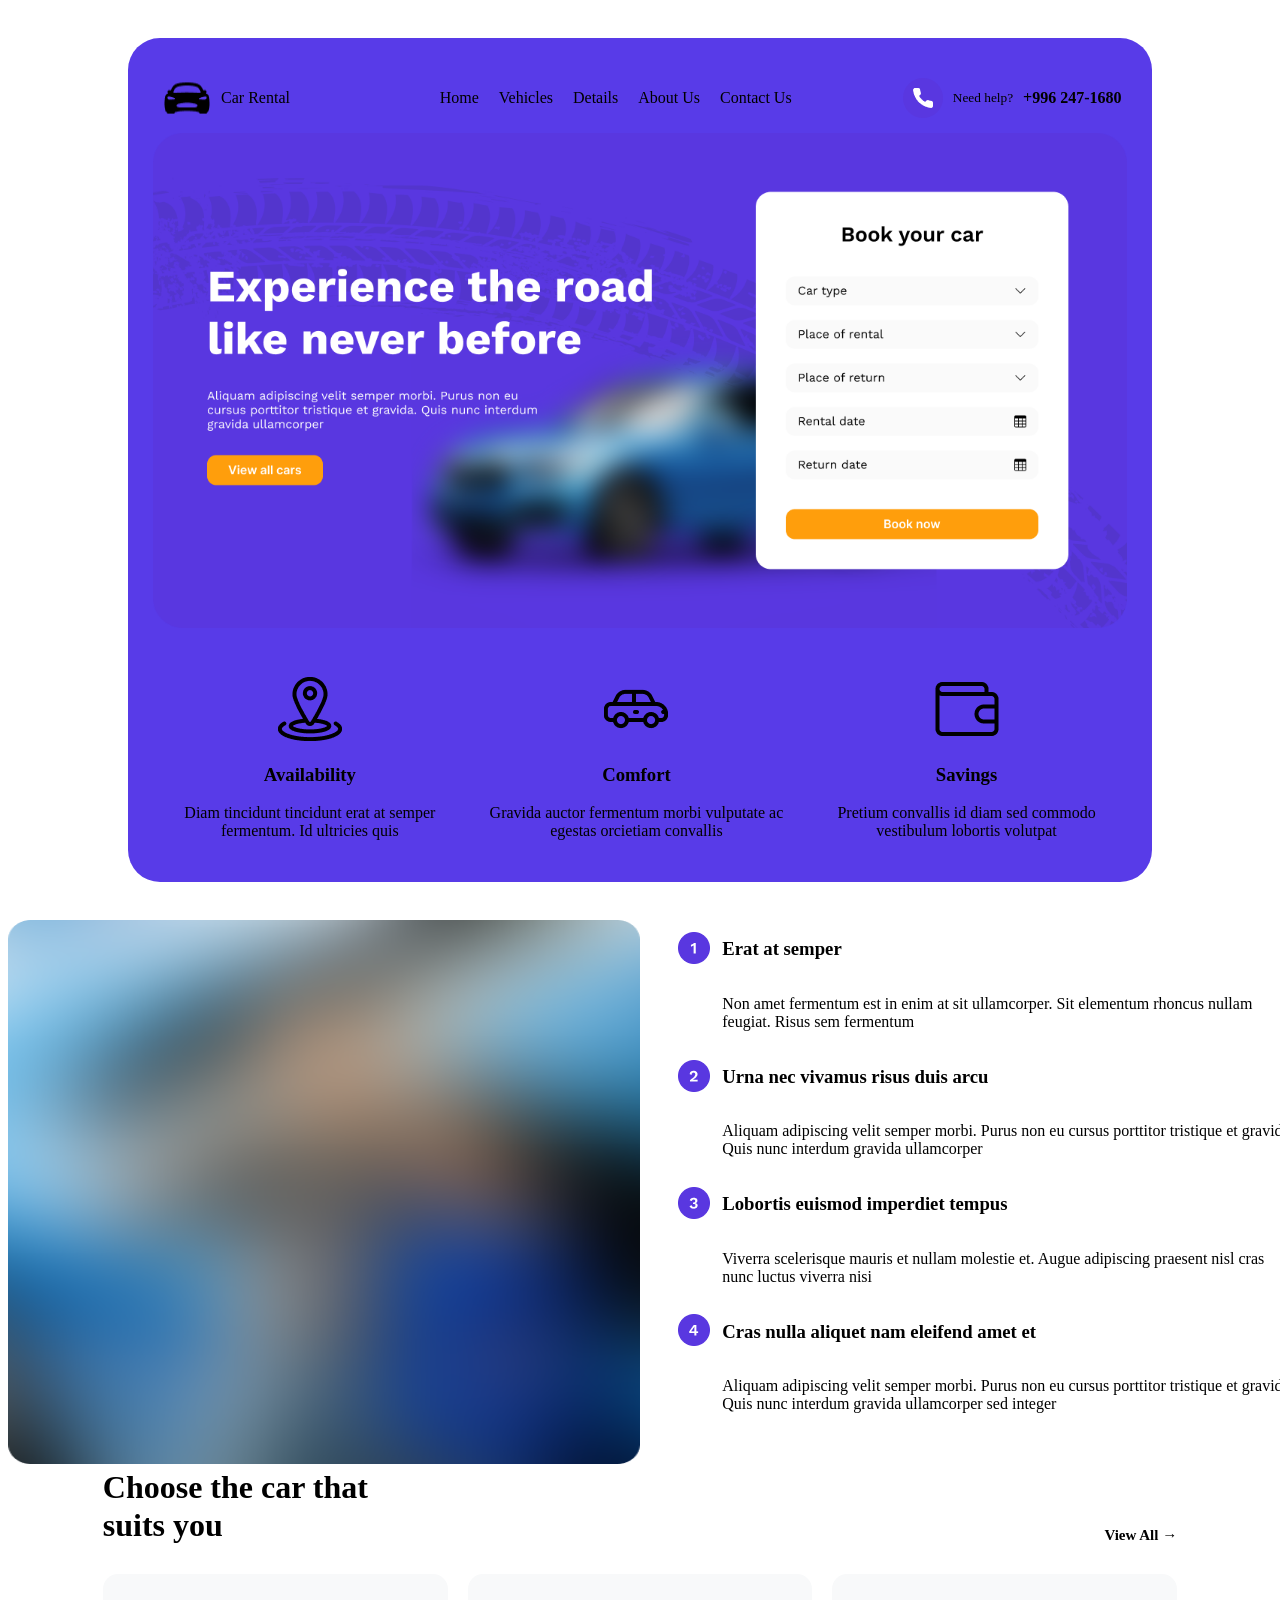
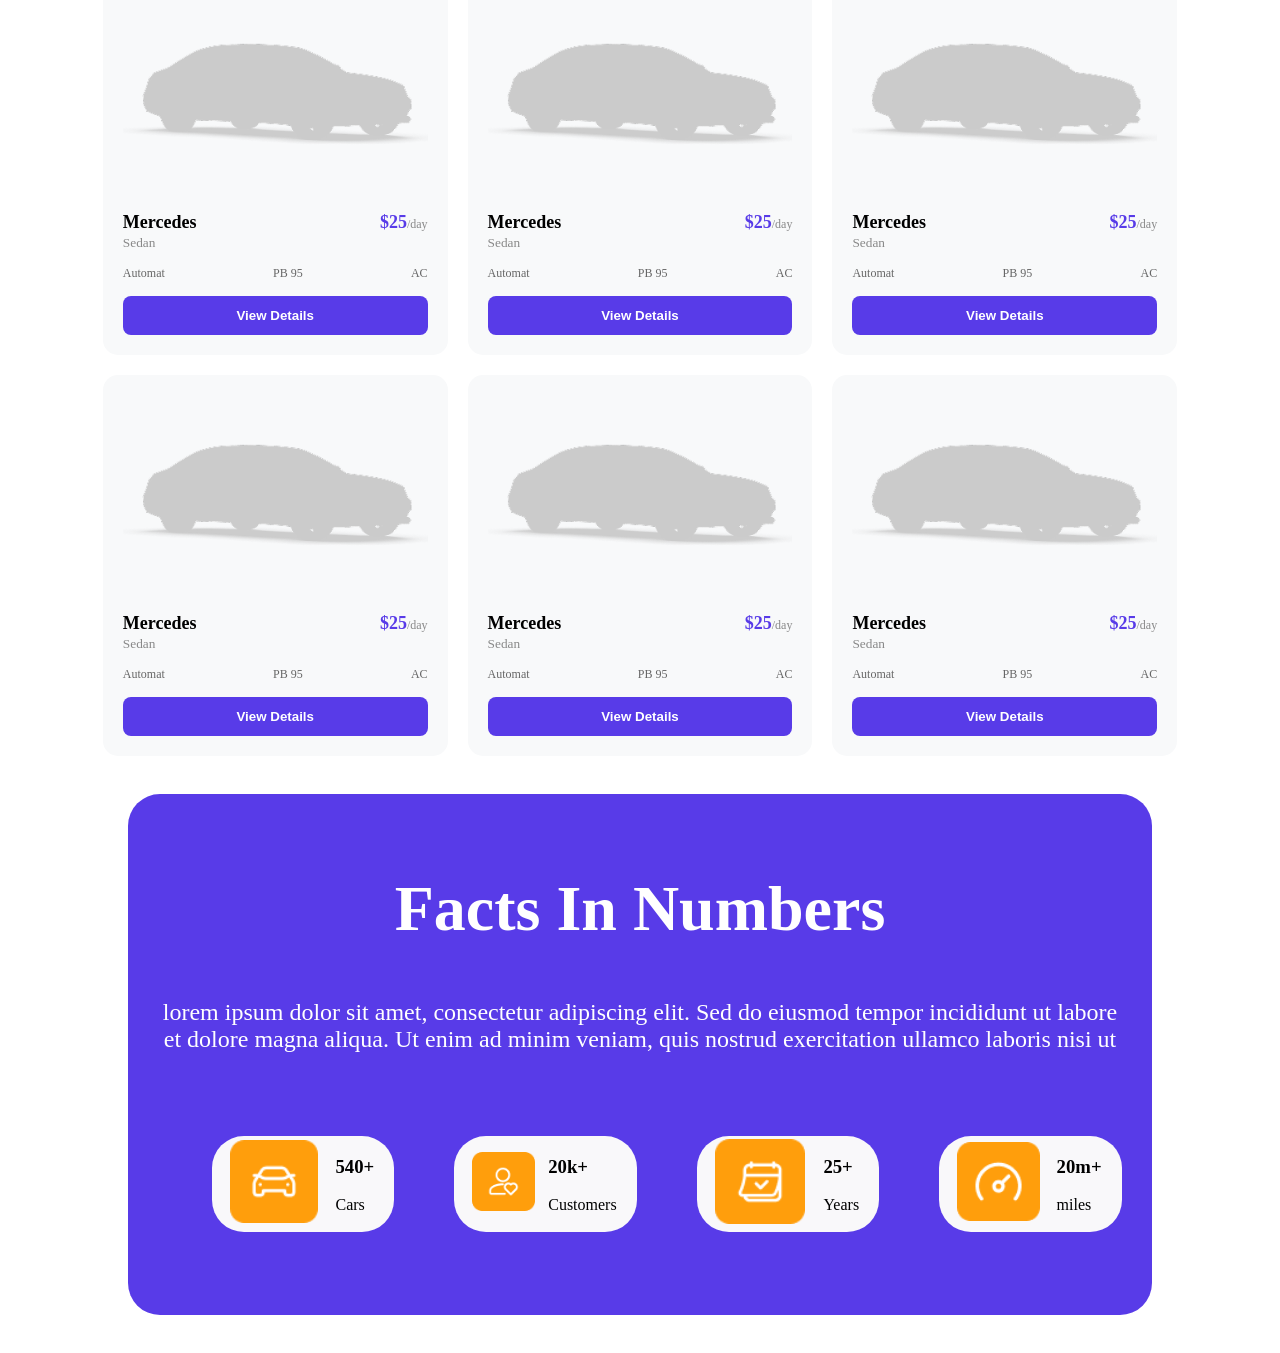
==== session 7 task/home.html @ 7904a41c "Add session 7 task" ====
<!DOCTYPE html>
<html lang="en">

<head>
    <meta charset="UTF-8">
    <meta name="viewport" content="width=device-width, initial-scale=1.0">
    <title>Document</title>
    <link rel="stylesheet" href="style.css">
</head>

<body>
    <section class="container">
        <div class="Header">
            <div class="logo">
                <img src="car icon.png" alt="car">
                <p>Car Rental</p>
            </div>

            <div class="menu">
                <p>Home</p>
                <p>Vehicles</p>
                <p>Details</p>
                <p>About Us</p>
                <p>Contact Us</p>
            </div>

            <div class="help-contact">
                <img src="phone-icon.png" alt="">
                <small>Need help?</small>
                <strong>+996 247-1680</strong>
            </div>
        </div>
        <div>
            <img class="hero-img" src="Hero.png" alt="">
        </div>
        <div class="features">
            <div>
                <img src="location.png" alt="">
                <h3>Availability</h3>
                <p>Diam tincidunt tincidunt erat at semper fermentum. Id ultricies quis</p>
            </div>

            <div>
                <img src="car.png" alt="">
                <h3>Comfort</h3>
                <p>Gravida auctor fermentum morbi vulputate ac egestas orcietiam convallis</p>
            </div>

            <div>
                <img src="wallet.png" alt="">
                <h3>Savings</h3>
                <p>Pretium convallis id diam sed commodo vestibulum lobortis volutpat</p>
            </div>
        </div>
    </section>
    <section class="section-container">
        <div class="left">
            <img class="img-left" src="Img.png" alt="">
        </div>
        <div class="right">

            <div class="item">
                <img class="icon-numbers" src="1.png" alt="1">
                <div class="text">
                    <h3>Erat at semper</h3>
                    <p>Non amet fermentum est in enim at sit ullamcorper. Sit elementum rhoncus nullam feugiat.
                        Risus sem fermentum</p>
                </div>
            </div>

            <div class="item">
                <img class="icon-numbers" src="2.png" alt="2">
                <div class="text">
                    <h3>Urna nec vivamus risus duis arcu</h3>
                    <p>Aliquam adipiscing velit semper morbi. Purus non eu cursus porttitor tristique et gravida.
                        Quis nunc interdum gravida ullamcorper</p>
                </div>
            </div>

            <div class="item">
                <img class="icon-numbers" src="3.png" alt="3">
                <div class="text">
                    <h3>Lobortis euismod imperdiet tempus</h3>
                    <p>Viverra scelerisque mauris et nullam molestie et. Augue adipiscing praesent nisl cras nunc
                        luctus viverra nisi</p>
                </div>
            </div>

            <div class="item">
                <img class="icon-numbers" src="4.png" alt="4">
                <div class="text">
                    <h3>Cras nulla aliquet nam eleifend amet et</h3>
                    <p>Aliquam adipiscing velit semper morbi. Purus non eu cursus porttitor tristique et gravida.
                        Quis nunc interdum gravida ullamcorper sed integer</p>
                </div>
            </div>

        </div>
    </section>
    <div class="section-header">
    <h2>Choose the car that<br>suits you</h2>
    <a href="#" class="view-all">View All &rarr;</a>
</div>
<div class="cars-container">
    
    <div class="car-card">
        <img src="mersedes.png" class="car-img" alt="Mercedes">
        
        <div class="car-info">
            <div>
                <h3>Mercedes</h3>
                <small>Sedan</small>
            </div>
            <div class="price">$25<span>/day</span></div>
        </div>

        <div class="specs">
            <span>Automat</span>
            <span>PB 95</span>
            <span>AC</span>
        </div>

        <button class="btn">View Details</button>
    </div>
    <div class="car-card">
        <img src="mersedes.png" class="car-img" alt="Mercedes">
        
        <div class="car-info">
            <div>
                <h3>Mercedes</h3>
                <small>Sedan</small>
            </div>
            <div class="price">$25<span>/day</span></div>
        </div>

        <div class="specs">
            <span>Automat</span>
            <span>PB 95</span>
            <span>AC</span>
        </div>

        <button class="btn">View Details</button>
    </div>
    <div class="car-card">
        <img src="mersedes.png" class="car-img" alt="Mercedes">
        
        <div class="car-info">
            <div>
                <h3>Mercedes</h3>
                <small>Sedan</small>
            </div>
            <div class="price">$25<span>/day</span></div>
        </div>

        <div class="specs">
            <span>Automat</span>
            <span>PB 95</span>
            <span>AC</span>
        </div>

        <button class="btn">View Details</button>
    </div>
    <div class="car-card">
        <img src="mersedes.png" class="car-img" alt="Mercedes">
        
        <div class="car-info">
            <div>
                <h3>Mercedes</h3>
                <small>Sedan</small>
            </div>
            <div class="price">$25<span>/day</span></div>
        </div>

        <div class="specs">
            <span>Automat</span>
            <span>PB 95</span>
            <span>AC</span>
        </div>

        <button class="btn">View Details</button>
    </div>
    <div class="car-card">
        <img src="mersedes.png" class="car-img" alt="Mercedes">
        
        <div class="car-info">
            <div>
                <h3>Mercedes</h3>
                <small>Sedan</small>
            </div>
            <div class="price">$25<span>/day</span></div>
        </div>

        <div class="specs">
            <span>Automat</span>
            <span>PB 95</span>
            <span>AC</span>
        </div>

        <button class="btn">View Details</button>
    </div>
    <div class="car-card">
        <img src="mersedes.png" class="car-img" alt="Mercedes">
        
        <div class="car-info">
            <div>
                <h3>Mercedes</h3>
                <small>Sedan</small>
            </div>
            <div class="price">$25<span>/day</span></div>
        </div>

        <div class="specs">
            <span>Automat</span>
            <span>PB 95</span>
            <span>AC</span>
        </div>

        <button class="btn">View Details</button>
    </div>
    

</div>
  <section class="container">
        <div>
            <div>
                <h2 class="text-center head">Facts In Numbers</h2>
            </div>
            <div>
                <p class="text-center title">
                    lorem ipsum dolor sit amet, consectetur adipiscing elit. Sed do eiusmod tempor incididunt ut labore
                    et dolore magna aliqua. Ut enim ad minim veniam, quis nostrud exercitation ullamco laboris nisi ut
                </p>
            </div>
            <div class="cardContainer">
                <div class="row">
                    <div class="card">
                        <div class="content">
                            <div><img src="small-car.png" alt="" class="icons"></div>
                            <div class="text-group">
                                <h3>540+</h3>
                                <p>Cars</p>
                            </div>
                        </div>
                    </div>
                    <div class="card">
                        <div class="content">
                            <div><img src="customer.png" alt="" class="icons"></div>
                            <div class="text-group">
                                <h3>20k+</h3>
                                <p>Customers</p>
                            </div>
                        </div>
                    </div>
                    <div class="card">
                        <div class="content">
                            <div><img src="calender.png" alt="" class="icons"></div>

                            <div class="text-group">
                                <h3>25+</h3>
                                <p>Years</p>
                            </div>
                        </div>
                    </div>
                    <div class="card">
                        <div class="content">
                            <div><img src="speed.png" alt="" class="icons"></div>

                            <div class="text-group">
                                <h3>20m+</h3>
                                <p>miles</p>
                            </div>
                        </div>
                    </div>

                </div>
            </div>
    </section>


</body>

</html>
---- session 7 task/style.css ----
.container {
    width: 90%;
    margin-left: auto;
    margin-right: auto;
}

.Header {
    width: 100%;
    align-items: center;
    display: flex;
    justify-content: space-between;

}


.logo {
    display: flex;
    width: 16%;
    margin: 1%;
    gap: 10px;
}

.menu {
    width: 40%;
    display: flex;
    justify-content: center;
    gap: 20px;
}
.help-contact {
    width: 23%;
    display: flex;
    align-items: center;
    gap: 10px;

}
.hero-img {
    width: 100%;
    display: block;
}
.features {
    display: flex ;
    text-align: center;
    margin-top: 5%;

}
.section-container {
    display: flex;
}
.left {
    width: 50%;
}
.left .img-left {
    width: 100%;
    height: 34rem;
}
.right {
    width: 50%;
}
.item {
    width: 100%; 
    margin-left: 25px; 
    display: flex;
}
.item .icon-numbers {
    width: 32px;
    height: 32px;
    margin: 2%;
}
.item .text {
    display: flex;
    flex-direction: column;
}
.section-header {
    display: flex;
    justify-content: space-between; 
    align-items: flex-end;          
    margin-bottom: 30px;           
    width: 85%;                    
    margin-left: auto;
    margin-right: auto;
}

.section-header h2 {
    font-size: 32px;
    font-weight: bold;
    margin: 0;
    line-height: 1.2;
    color: #000;
}

.view-all {
    color: #000;
    text-decoration: none;
    font-weight: 600;
    font-size: 15px;
}

.view-all:hover {
    text-decoration: underline; 
}

.cars-container {
    display: grid;
    grid-template-columns: repeat(3, 1fr); 
    gap: 20px;
    width: 85%; 
    margin: 2% auto; 
    box-sizing: border-box;
}

.car-card {
    background-color: #f8f9fa;
    border-radius: 15px;
    padding: 20px;
    width: 100%; 
    box-sizing: border-box;
}
.car-img {
    width: 100%;
    height: auto;
    margin-bottom: 15px;
}

.car-info {
    display: flex;
    justify-content: space-between;
    align-items: flex-start;
    margin-bottom: 15px;
}

.car-info h3 {
    margin: 0;
    font-size: 18px;
}

.car-info small {
    color: #888;
}

.price {
    color: #583be8;
    font-weight: bold;
    font-size: 18px;
}

.price span {
    font-size: 12px;
    color: #888;
    font-weight: normal;
}

.specs {
    display: flex;
    justify-content: space-between;
    font-size: 12px;
    color: #666;
    margin-bottom: 15px;
}

.btn {
    width: 100%;
    background-color: #583be8;
    color: white;
    border: none;
    padding: 12px;
    border-radius: 8px;
    font-weight: bold;
    cursor: pointer;
}

.card {
    width: 12.5%;
    display: inline-block;
    margin: 6%;
    height: 6rem;
    vertical-align: middle;
}

.card .content {
    width: 150%;
    background-color: rgb(249, 248, 250);
    border-radius: 2rem;
    height: 100%;
    display: flex;
    align-items: center;
    justify-content: center;

}

.text-center {
    text-align: center;
}

.head {
    font-size: 4rem;
    color: rgb(255, 255, 255);
}

.title {
    font-size: 1.5rem;
    color: rgb(255, 255, 255);
}

.container .img {
    color: white;
    text-align: center;
    padding: 60px 20px;
}

.container {

    width: 77%;
    margin: 3% auto;
    padding: 2%;
    background-color: #583be8;
    border-radius: 2rem;
}

.cardContainer {
    width: 100%;
    overflow: hidden;
}

.icons {
    width: 85%;
    overflow: hidden;
    padding: 18px;
}

.text-group {
    margin: 20px;
    padding: 0%;
}
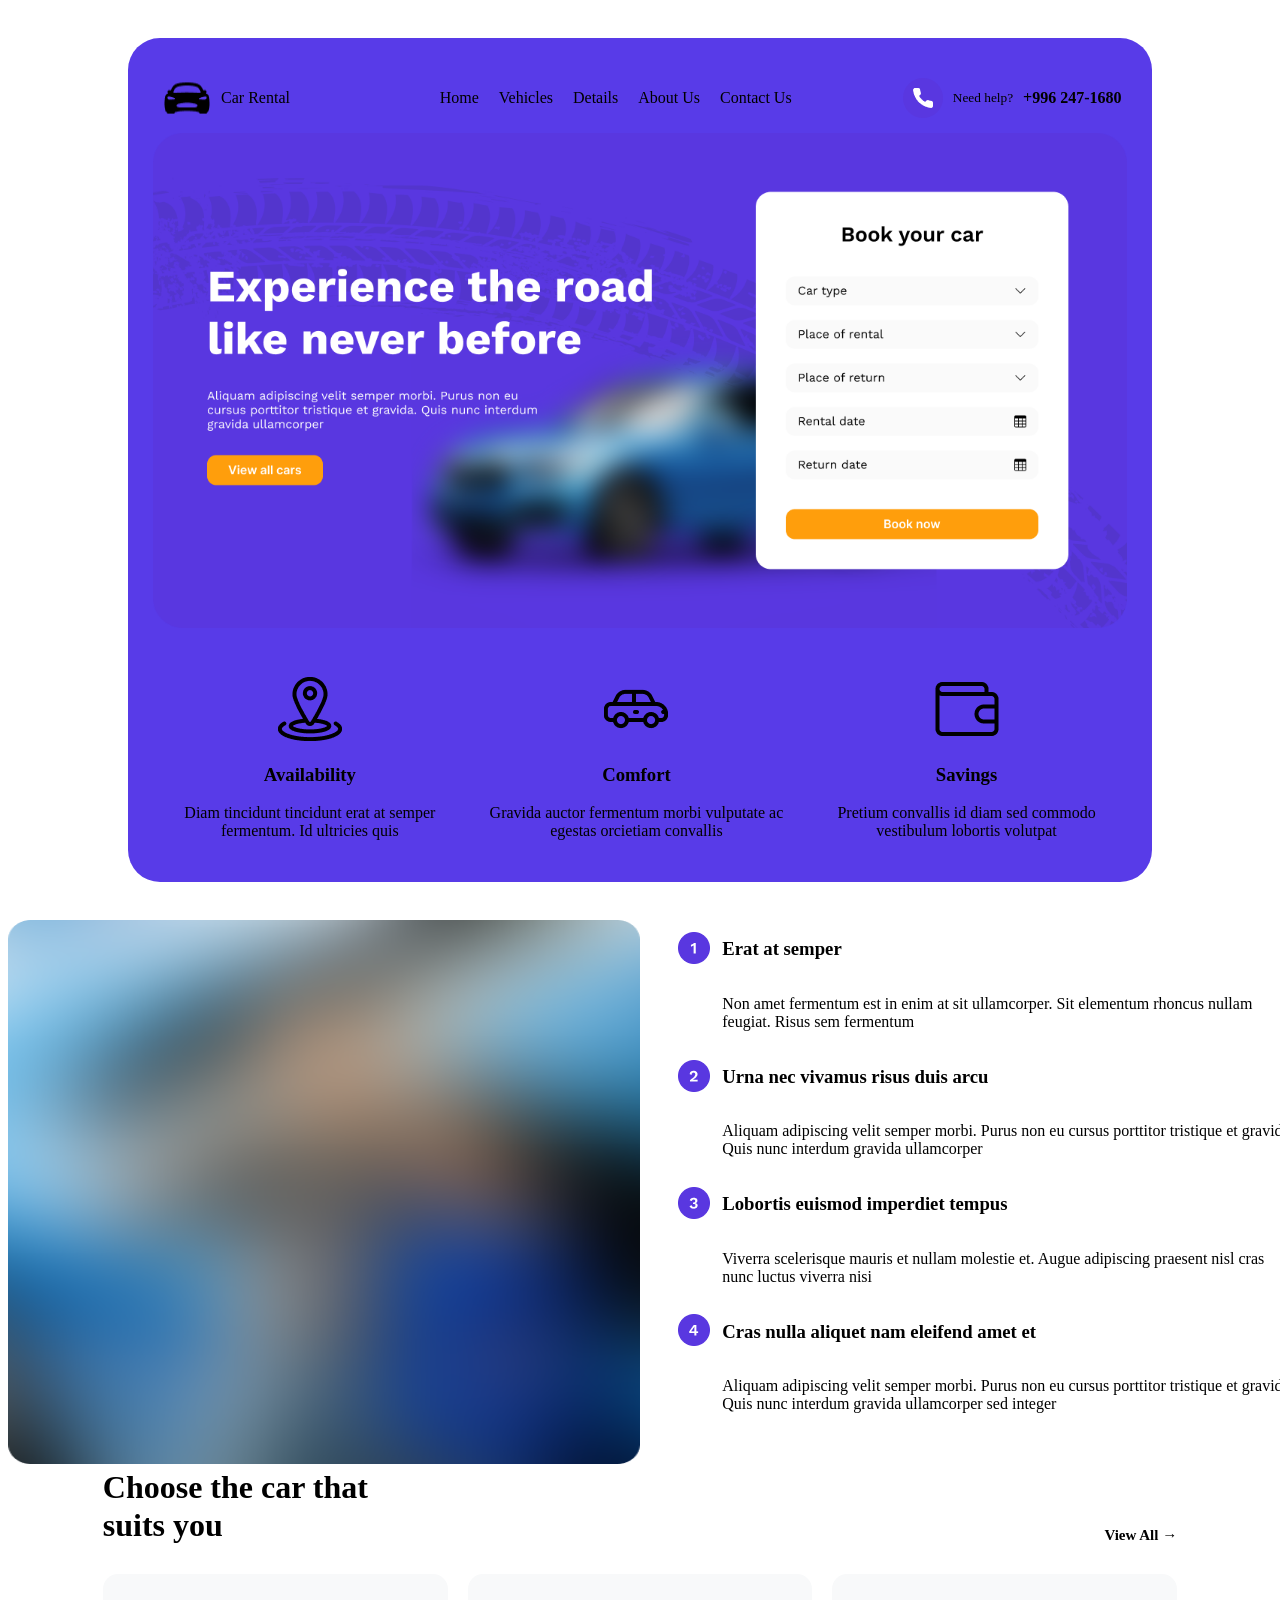
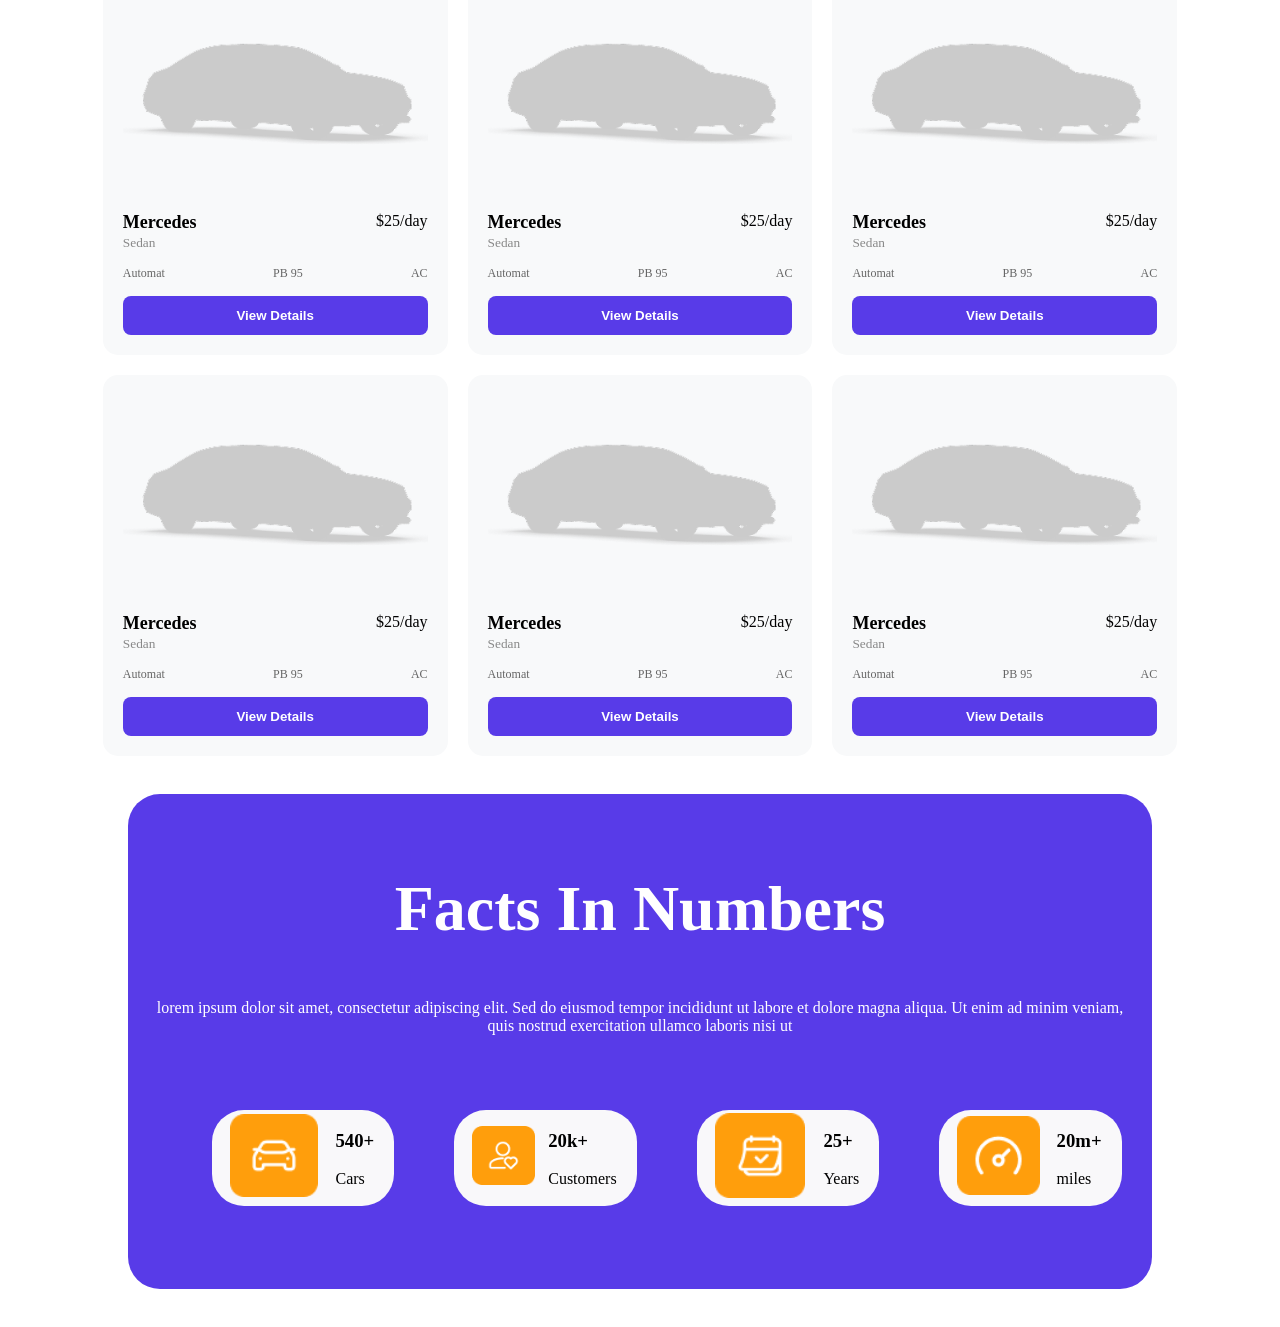
==== commit 31b5ecbe: "Final updates" ====
--- a/session 7 task/home.html
+++ b/session 7 task/home.html
@@ -149,64 +149,64 @@
                 <h3>Mercedes</h3>
                 <small>Sedan</small>
             </div>
-            <div class="price">$25<span>/day</span></div>
-        </div>
-
-        <div class="specs">
-            <span>Automat</span>
-            <span>PB 95</span>
-            <span>AC</span>
-        </div>
-
-        <button class="btn">View Details</button>
-    </div>
-    <div class="car-card">
-        <img src="mersedes.png" class="car-img" alt="Mercedes">
-        
-        <div class="car-info">
-            <div>
-                <h3>Mercedes</h3>
-                <small>Sedan</small>
-            </div>
-            <div class="price">$25<span>/day</span></div>
-        </div>
-
-        <div class="specs">
-            <span>Automat</span>
-            <span>PB 95</span>
-            <span>AC</span>
-        </div>
-
-        <button class="btn">View Details</button>
-    </div>
-    <div class="car-card">
-        <img src="mersedes.png" class="car-img" alt="Mercedes">
-        
-        <div class="car-info">
-            <div>
-                <h3>Mercedes</h3>
-                <small>Sedan</small>
-            </div>
-            <div class="price">$25<span>/day</span></div>
-        </div>
-
-        <div class="specs">
-            <span>Automat</span>
-            <span>PB 95</span>
-            <span>AC</span>
-        </div>
-
-        <button class="btn">View Details</button>
-    </div>
-    <div class="car-card">
-        <img src="mersedes.png" class="car-img" alt="Mercedes">
-        
-        <div class="car-info">
-            <div>
-                <h3>Mercedes</h3>
-                <small>Sedan</small>
-            </div>
-            <div class="price">$25<span>/day</span></div>
+            <div>$25<span>/day</span></div>
+        </div>
+
+        <div class="specs">
+            <span>Automat</span>
+            <span>PB 95</span>
+            <span>AC</span>
+        </div>
+
+        <button class="btn">View Details</button>
+    </div>
+    <div class="car-card">
+        <img src="mersedes.png" class="car-img" alt="Mercedes">
+        
+        <div class="car-info">
+            <div>
+                <h3>Mercedes</h3>
+                <small>Sedan</small>
+            </div>
+            <div>$25<span>/day</span></div>
+        </div>
+
+        <div class="specs">
+            <span>Automat</span>
+            <span>PB 95</span>
+            <span>AC</span>
+        </div>
+
+        <button class="btn">View Details</button>
+    </div>
+    <div class="car-card">
+        <img src="mersedes.png" class="car-img" alt="Mercedes">
+        
+        <div class="car-info">
+            <div>
+                <h3>Mercedes</h3>
+                <small>Sedan</small>
+            </div>
+            <div>$25<span>/day</span></div>
+        </div>
+
+        <div class="specs">
+            <span>Automat</span>
+            <span>PB 95</span>
+            <span>AC</span>
+        </div>
+
+        <button class="btn">View Details</button>
+    </div>
+    <div class="car-card">
+        <img src="mersedes.png" class="car-img" alt="Mercedes">
+        
+        <div class="car-info">
+            <div>
+                <h3>Mercedes</h3>
+                <small>Sedan</small>
+            </div>
+            <div>$25<span>/day</span></div>
         </div>
 
         <div class="specs">
--- a/session 7 task/style.css
+++ b/session 7 task/style.css
@@ -137,17 +137,6 @@
     color: #888;
 }
 
-.price {
-    color: #583be8;
-    font-weight: bold;
-    font-size: 18px;
-}
-
-.price span {
-    font-size: 12px;
-    color: #888;
-    font-weight: normal;
-}
 
 .specs {
     display: flex;
@@ -197,7 +186,6 @@
 }
 
 .title {
-    font-size: 1.5rem;
     color: rgb(255, 255, 255);
 }
 
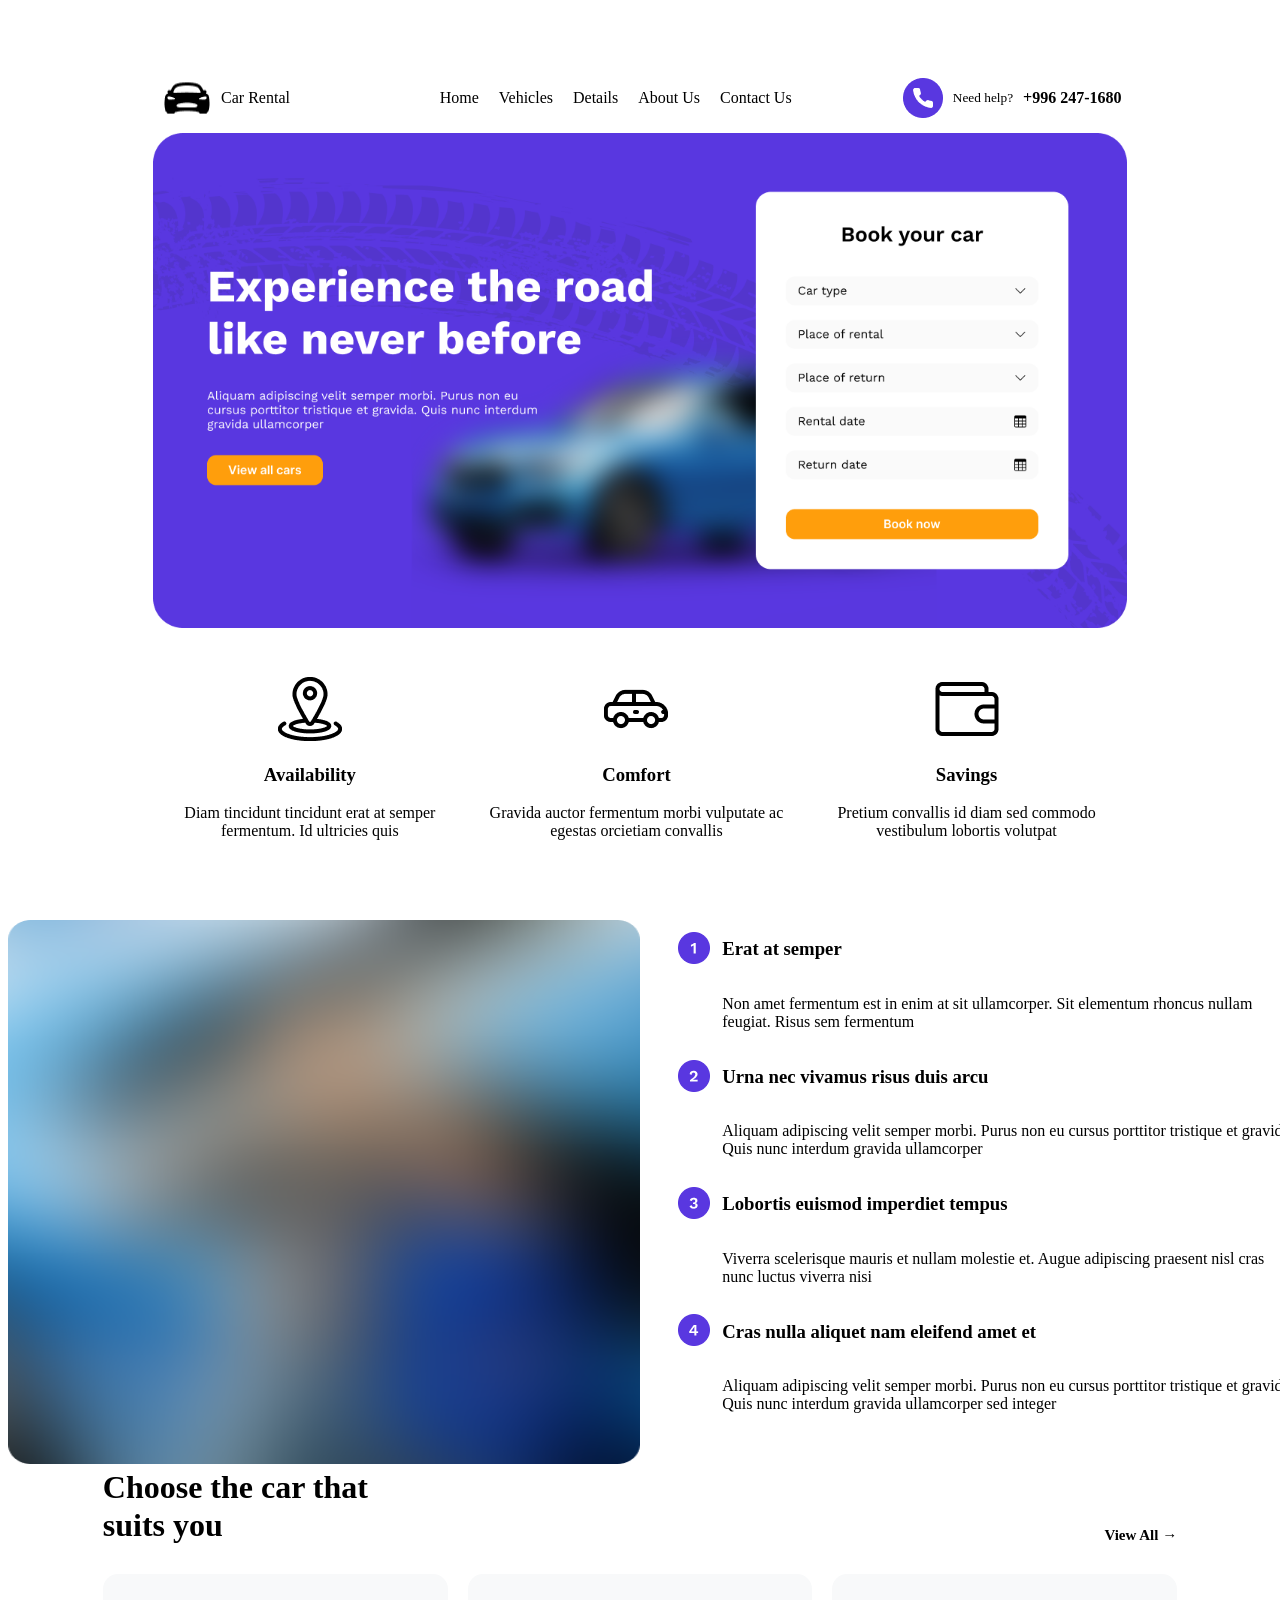
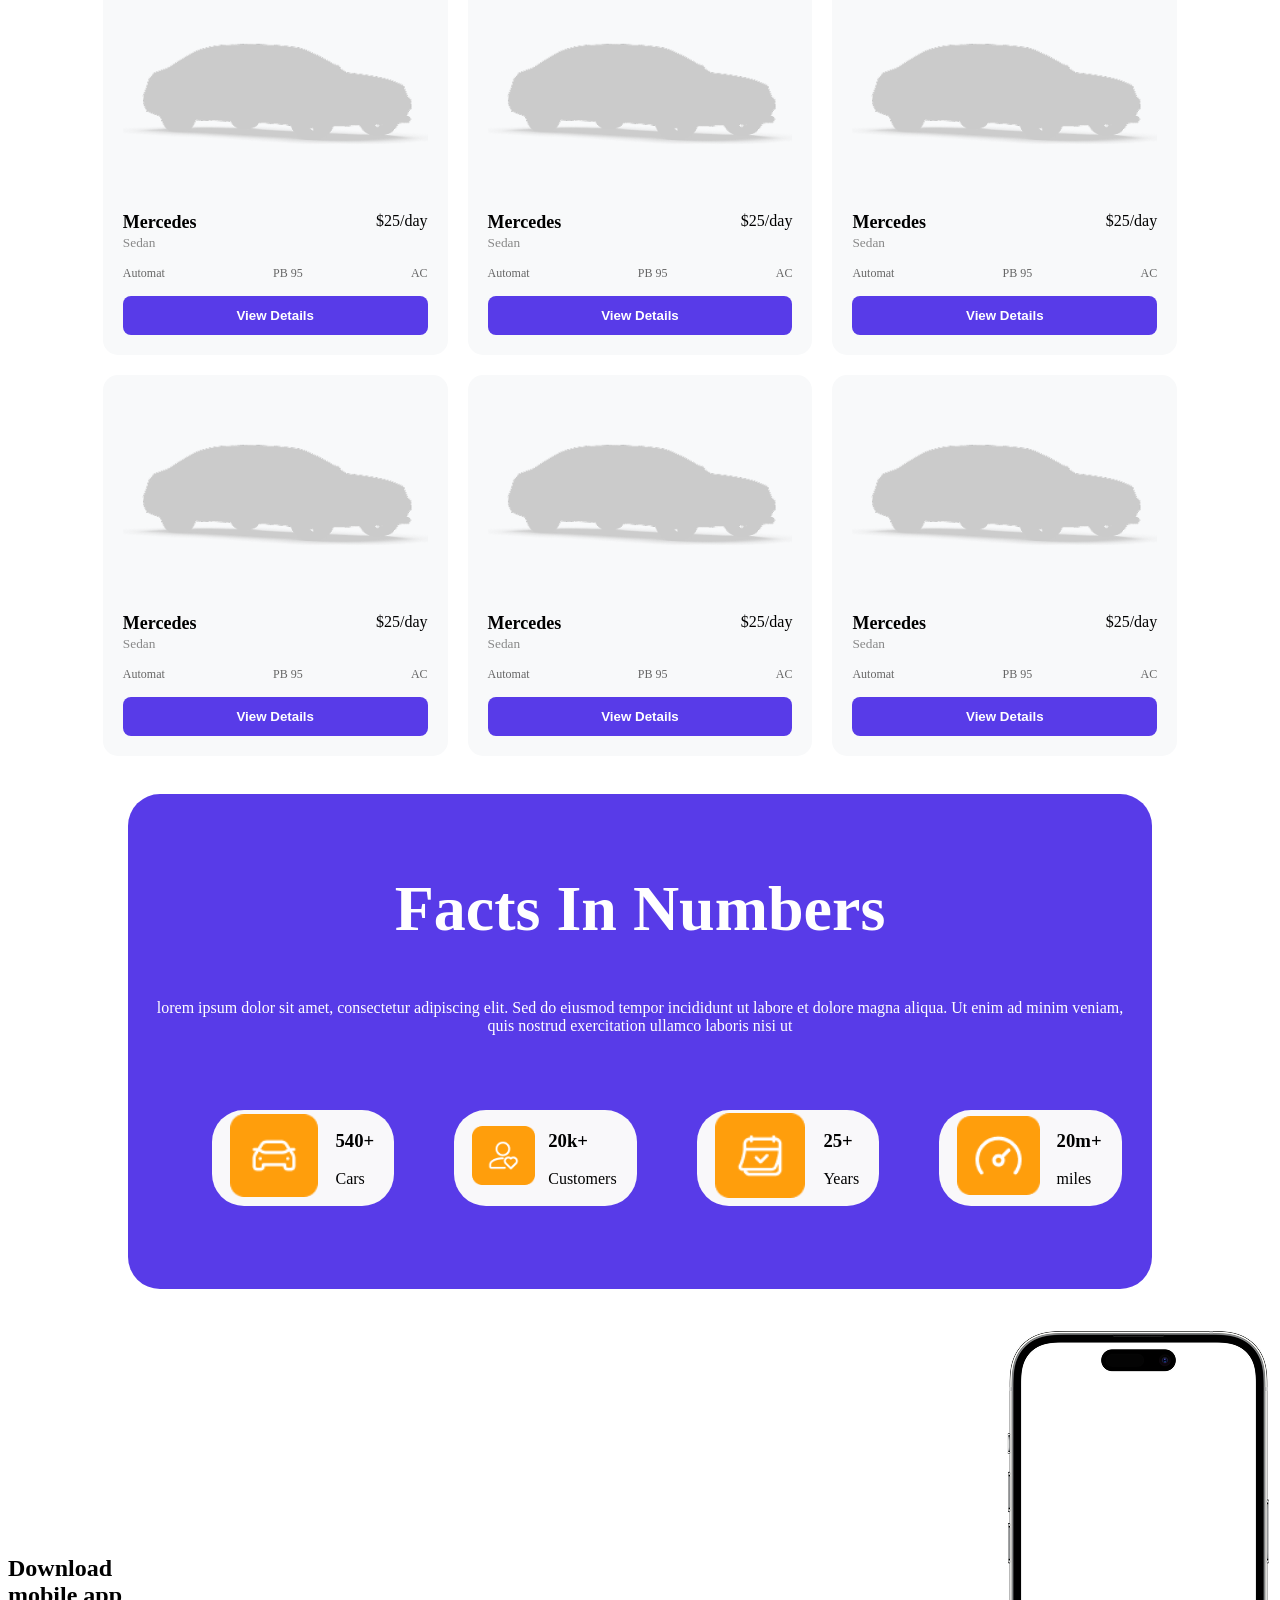
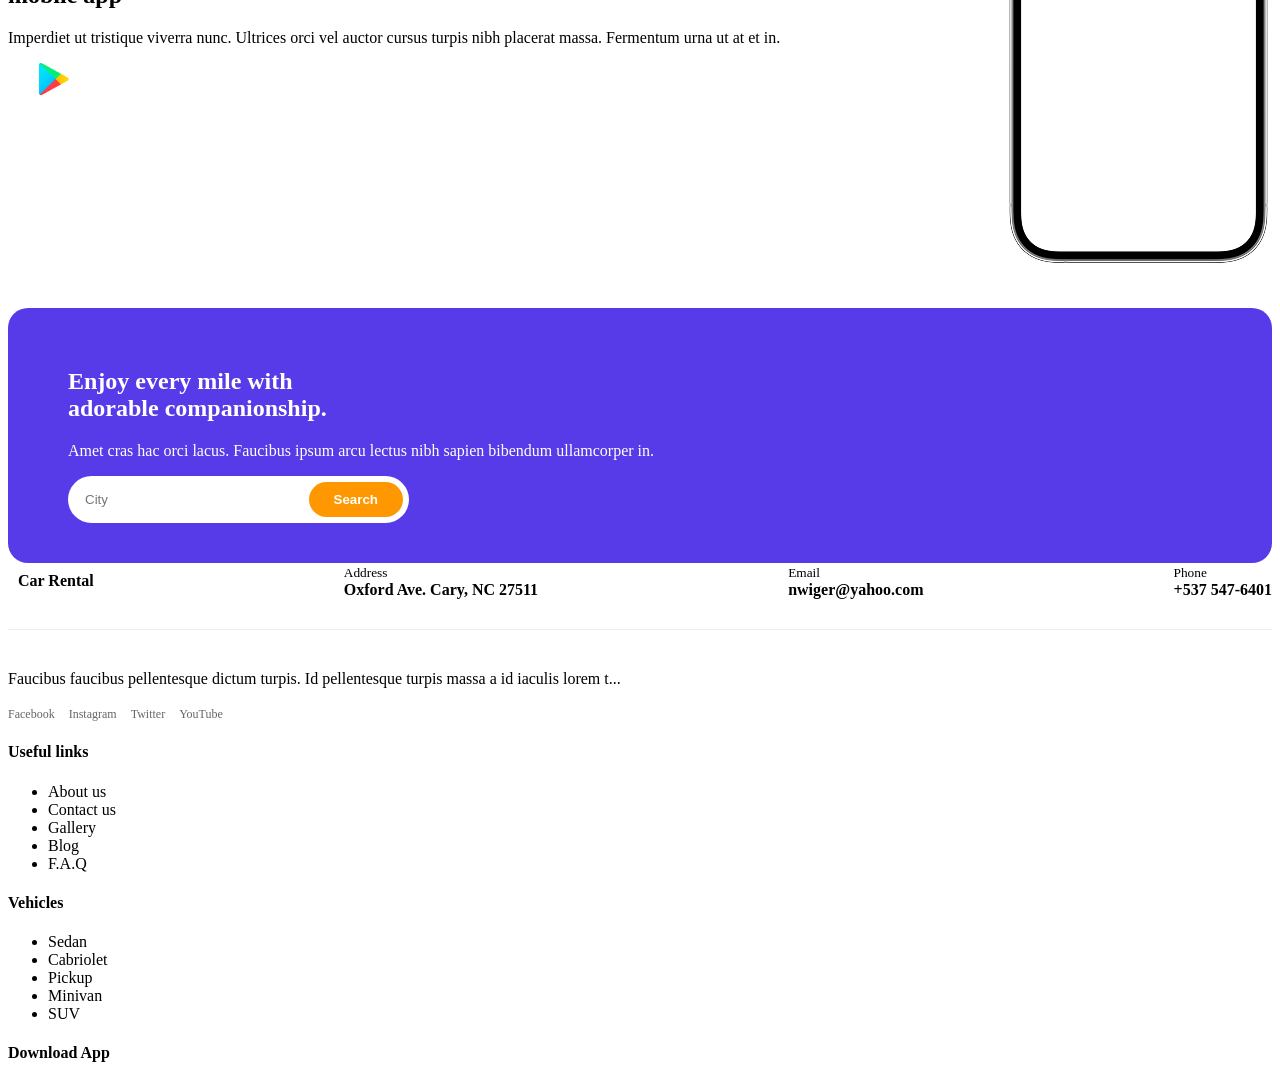
==== commit e822edc5: "Final updates" ====
--- a/session 7 task/home.html
+++ b/session 7 task/home.html
@@ -98,129 +98,129 @@
         </div>
     </section>
     <div class="section-header">
-    <h2>Choose the car that<br>suits you</h2>
-    <a href="#" class="view-all">View All &rarr;</a>
-</div>
-<div class="cars-container">
-    
-    <div class="car-card">
-        <img src="mersedes.png" class="car-img" alt="Mercedes">
-        
-        <div class="car-info">
-            <div>
-                <h3>Mercedes</h3>
-                <small>Sedan</small>
-            </div>
-            <div class="price">$25<span>/day</span></div>
-        </div>
-
-        <div class="specs">
-            <span>Automat</span>
-            <span>PB 95</span>
-            <span>AC</span>
-        </div>
-
-        <button class="btn">View Details</button>
+        <h2>Choose the car that<br>suits you</h2>
+        <a href="#" class="view-all">View All &rarr;</a>
     </div>
-    <div class="car-card">
-        <img src="mersedes.png" class="car-img" alt="Mercedes">
-        
-        <div class="car-info">
-            <div>
-                <h3>Mercedes</h3>
-                <small>Sedan</small>
-            </div>
-            <div class="price">$25<span>/day</span></div>
-        </div>
-
-        <div class="specs">
-            <span>Automat</span>
-            <span>PB 95</span>
-            <span>AC</span>
-        </div>
-
-        <button class="btn">View Details</button>
+    <div class="cars-container">
+
+        <div class="car-card">
+            <img src="mersedes.png" class="car-img" alt="Mercedes">
+
+            <div class="car-info">
+                <div>
+                    <h3>Mercedes</h3>
+                    <small>Sedan</small>
+                </div>
+                <div class="price">$25<span>/day</span></div>
+            </div>
+
+            <div class="specs">
+                <span>Automat</span>
+                <span>PB 95</span>
+                <span>AC</span>
+            </div>
+
+            <button class="btn">View Details</button>
+        </div>
+        <div class="car-card">
+            <img src="mersedes.png" class="car-img" alt="Mercedes">
+
+            <div class="car-info">
+                <div>
+                    <h3>Mercedes</h3>
+                    <small>Sedan</small>
+                </div>
+                <div class="price">$25<span>/day</span></div>
+            </div>
+
+            <div class="specs">
+                <span>Automat</span>
+                <span>PB 95</span>
+                <span>AC</span>
+            </div>
+
+            <button class="btn">View Details</button>
+        </div>
+        <div class="car-card">
+            <img src="mersedes.png" class="car-img" alt="Mercedes">
+
+            <div class="car-info">
+                <div>
+                    <h3>Mercedes</h3>
+                    <small>Sedan</small>
+                </div>
+                <div>$25<span>/day</span></div>
+            </div>
+
+            <div class="specs">
+                <span>Automat</span>
+                <span>PB 95</span>
+                <span>AC</span>
+            </div>
+
+            <button class="btn">View Details</button>
+        </div>
+        <div class="car-card">
+            <img src="mersedes.png" class="car-img" alt="Mercedes">
+
+            <div class="car-info">
+                <div>
+                    <h3>Mercedes</h3>
+                    <small>Sedan</small>
+                </div>
+                <div>$25<span>/day</span></div>
+            </div>
+
+            <div class="specs">
+                <span>Automat</span>
+                <span>PB 95</span>
+                <span>AC</span>
+            </div>
+
+            <button class="btn">View Details</button>
+        </div>
+        <div class="car-card">
+            <img src="mersedes.png" class="car-img" alt="Mercedes">
+
+            <div class="car-info">
+                <div>
+                    <h3>Mercedes</h3>
+                    <small>Sedan</small>
+                </div>
+                <div>$25<span>/day</span></div>
+            </div>
+
+            <div class="specs">
+                <span>Automat</span>
+                <span>PB 95</span>
+                <span>AC</span>
+            </div>
+
+            <button class="btn">View Details</button>
+        </div>
+        <div class="car-card">
+            <img src="mersedes.png" class="car-img" alt="Mercedes">
+
+            <div class="car-info">
+                <div>
+                    <h3>Mercedes</h3>
+                    <small>Sedan</small>
+                </div>
+                <div>$25<span>/day</span></div>
+            </div>
+
+            <div class="specs">
+                <span>Automat</span>
+                <span>PB 95</span>
+                <span>AC</span>
+            </div>
+
+            <button class="btn">View Details</button>
+        </div>
+
+
     </div>
-    <div class="car-card">
-        <img src="mersedes.png" class="car-img" alt="Mercedes">
-        
-        <div class="car-info">
-            <div>
-                <h3>Mercedes</h3>
-                <small>Sedan</small>
-            </div>
-            <div>$25<span>/day</span></div>
-        </div>
-
-        <div class="specs">
-            <span>Automat</span>
-            <span>PB 95</span>
-            <span>AC</span>
-        </div>
-
-        <button class="btn">View Details</button>
-    </div>
-    <div class="car-card">
-        <img src="mersedes.png" class="car-img" alt="Mercedes">
-        
-        <div class="car-info">
-            <div>
-                <h3>Mercedes</h3>
-                <small>Sedan</small>
-            </div>
-            <div>$25<span>/day</span></div>
-        </div>
-
-        <div class="specs">
-            <span>Automat</span>
-            <span>PB 95</span>
-            <span>AC</span>
-        </div>
-
-        <button class="btn">View Details</button>
-    </div>
-    <div class="car-card">
-        <img src="mersedes.png" class="car-img" alt="Mercedes">
-        
-        <div class="car-info">
-            <div>
-                <h3>Mercedes</h3>
-                <small>Sedan</small>
-            </div>
-            <div>$25<span>/day</span></div>
-        </div>
-
-        <div class="specs">
-            <span>Automat</span>
-            <span>PB 95</span>
-            <span>AC</span>
-        </div>
-
-        <button class="btn">View Details</button>
-    </div>
-    <div class="car-card">
-        <img src="mersedes.png" class="car-img" alt="Mercedes">
-        
-        <div class="car-info">
-            <div>
-                <h3>Mercedes</h3>
-                <small>Sedan</small>
-            </div>
-            <div>$25<span>/day</span></div>
-        </div>
-
-        <div class="specs">
-            <span>Automat</span>
-            <span>PB 95</span>
-            <span>AC</span>
-        </div>
-
-        <button class="btn">View Details</button>
-    </div>
-    
-
-</div>
-  <section class="container">
+    <section class="container-2">
         <div>
             <div>
                 <h2 class="text-center head">Facts In Numbers</h2>
@@ -275,6 +275,90 @@
                 </div>
             </div>
     </section>
+    <section class="download-section">
+        <div class="download-text">
+            <h2>Download<br>mobile app</h2>
+            <p>Imperdiet ut tristique viverra nunc. Ultrices orci vel auctor cursus turpis nibh placerat massa.
+                Fermentum urna ut at et in.</p>
+            <div class="store-buttons">
+                <img src="apple.png" alt="">
+                <img src="appstore.png" alt="">
+            </div>
+        </div>
+        <div class="download-img">
+            <img src="Group 11.png" alt="">
+        </div>
+    </section>
+
+    <section class="banner-section">
+        <div class="banner-content">
+            <h2>Enjoy every mile with<br>adorable companionship.</h2>
+            <p>Amet cras hac orci lacus. Faucibus ipsum arcu lectus nibh sapien bibendum ullamcorper in.</p>
+            <div class="search-box">
+                <input type="text" placeholder="City">
+                <button>Search</button>
+            </div>
+        </div>
+    </section>
+
+    <footer class="footer">
+        <div class="footer-info">
+            <div class="info-item">
+                <span class="icon"></span>
+                <strong>Car Rental</strong>
+            </div>
+            <div class="info-item">
+                <span class="icon"></span>
+                <div><small>Address</small><br><strong>Oxford Ave. Cary, NC 27511</strong></div>
+            </div>
+            <div class="info-item">
+                <span class="icon"></span>
+                <div><small>Email</small><br><strong>nwiger@yahoo.com</strong></div>
+            </div>
+            <div class="info-item">
+                <span class="icon"></span>
+                <div><small>Phone</small><br><strong>+537 547-6401</strong></div>
+            </div>
+        </div>
+
+        <div>
+            <div class="col col-desc">
+                <p>Faucibus faucibus pellentesque dictum turpis. Id pellentesque turpis massa a id iaculis lorem t...
+                </p>
+                <div class="socials">
+                    <span>Facebook</span>
+                    <span>Instagram</span>
+                    <span>Twitter</span>
+                    <span>YouTube</span>
+                </div>
+            </div>
+            <div class="col">
+                <h4>Useful links</h4>
+                <ul>
+                    <li><a>About us</a></li>
+                    <li><a>Contact us</a></li>
+                    <li><a>Gallery</a></li>
+                    <li><a>Blog</a></li>
+                    <li><a>F.A.Q</a></li>
+                </ul>
+            </div>
+            <div class="col">
+                <h4>Vehicles</h4>
+                <ul>
+                    <li><a>Sedan</a></li>
+                    <li><a>Cabriolet</a></li>
+                    <li><a>Pickup</a></li>
+                    <li><a>Minivan</a></li>
+                    <li><a>SUV</a></li>
+                </ul>
+            </div>
+            <div class="col">
+                <h4>Download App</h4>
+                <div>
+                </div>
+            </div>
+        </div>
+    </footer>
 
 
 </body>
--- a/session 7 task/style.css
+++ b/session 7 task/style.css
@@ -200,6 +200,13 @@
     width: 77%;
     margin: 3% auto;
     padding: 2%;
+    border-radius: 2rem;
+}
+.container-2 {
+
+    width: 77%;
+    margin: 3% auto;
+    padding: 2%;
     background-color: #583be8;
     border-radius: 2rem;
 }
@@ -218,4 +225,79 @@
 .text-group {
     margin: 20px;
     padding: 0%;
+}
+
+.download-section,{
+    width: 85%;
+    margin: 50px auto;
+}
+
+.download-section {
+    display: flex;
+    align-items: center;
+    justify-content: space-between;
+}
+
+
+.banner-section {
+    background: #583be8;
+    border-radius: 20px;
+    padding: 40px 60px;
+    color: white;
+    display: flex;
+    justify-content: space-between;
+    align-items: center;
+    box-sizing: border-box;
+}
+
+
+
+.search-box {
+    background: white;
+    padding: 6px 6px 6px 15px;
+    border-radius: 30px;
+    display: flex;
+    width: 320px;
+}
+
+.search-box input {
+    border: none;
+    outline: none;
+    width: 100%;
+}
+
+.search-box button {
+    background: #ff9800;
+    color: white;
+    border: none;
+    padding: 10px 25px;
+    border-radius: 20px;
+    cursor: pointer;
+    font-weight: bold;
+}
+
+
+.footer-info {
+    display: flex;
+    justify-content: space-between;
+    padding-bottom: 30px;
+    border-bottom: 1px solid #eee;
+    margin-bottom: 40px;
+}
+
+.info-item {
+    display: flex;
+    align-items: center;
+    gap: 10px;
+}
+
+.footer-links {
+    display: grid;
+    grid-template-columns: 2fr 1fr 1fr 1.5fr;
+    gap: 30px;
+}
+.socials span {
+    margin-right: 10px;
+    font-size: 12px;
+    color: #666;
 }
